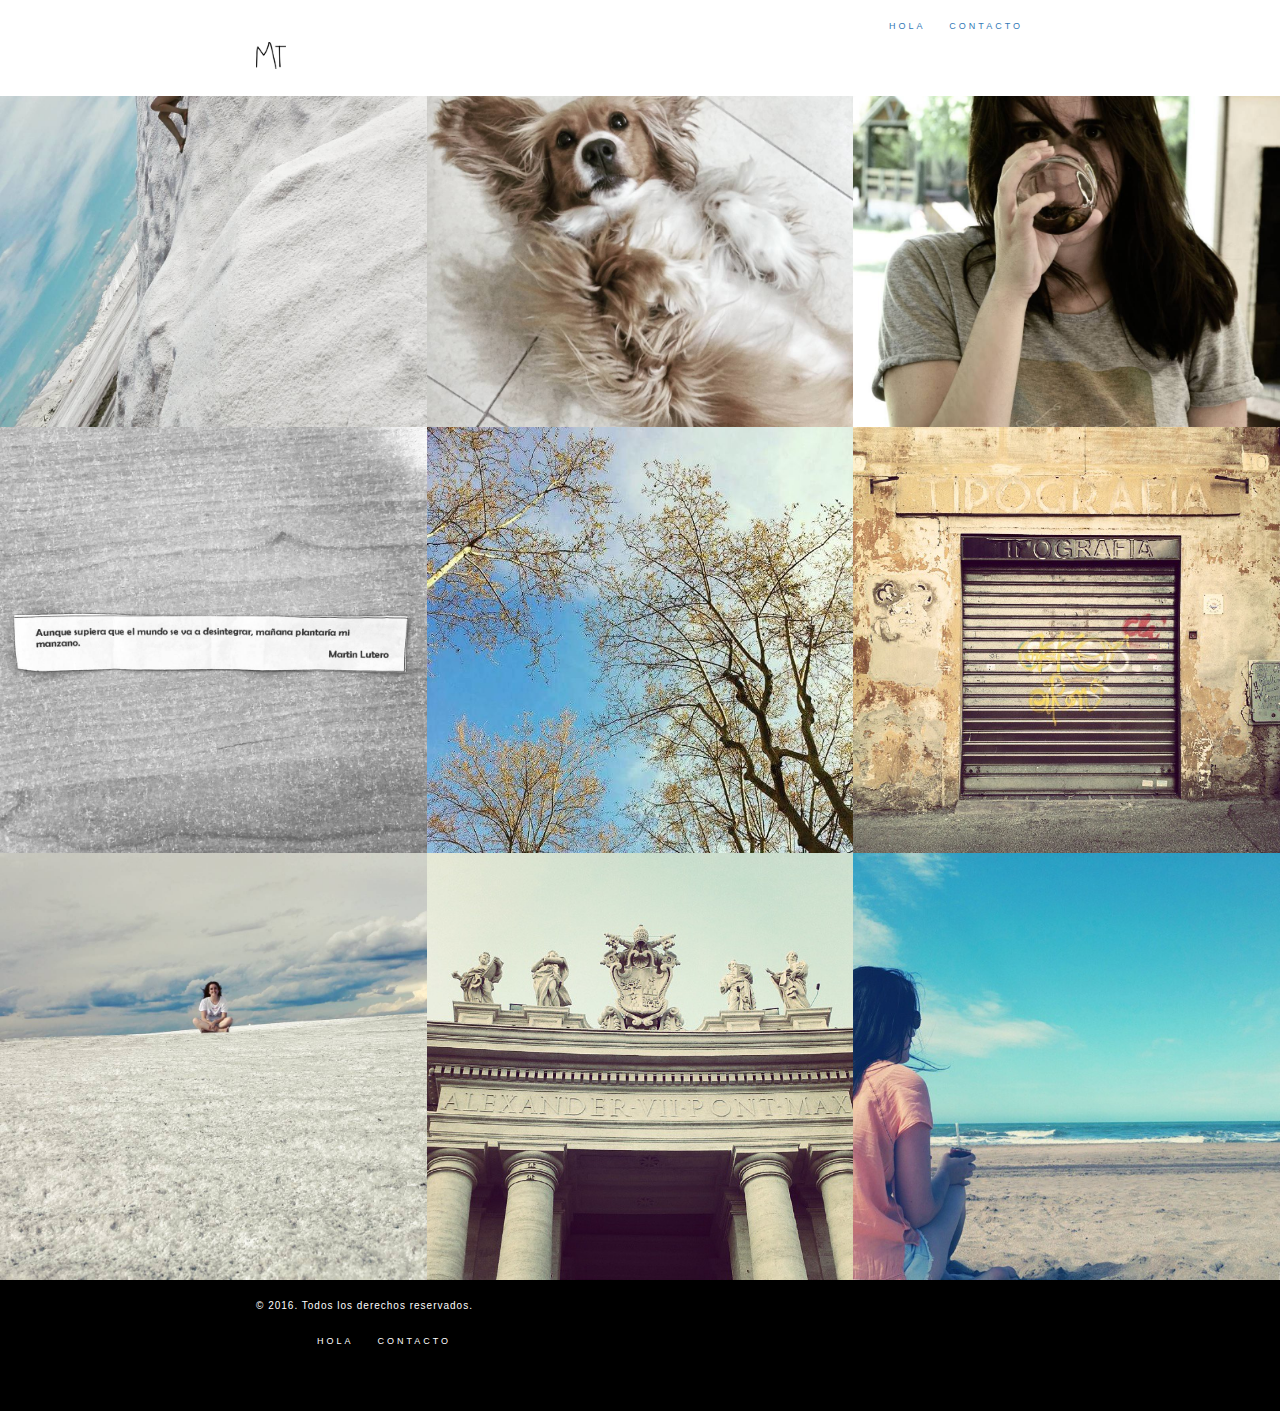
==== contacto.html @ ea135468 "1" ====
<!DOCTYPE html>
<html>
	<head>
		<meta charset="UTF-8">
		<link rel="stylesheet" type="text/css" href="css/style.css"/>
		<link rel="stylesheet" type="text/css" href="css/bootstrap.css"/>
		<title>Melisa Tardivo</title>
	</head>
	
	<body>

		<header id="header">
			<h1><a href="#"><img src="images/logo.jpg"/></a></h1>
			<nav class="navbar">
				<ul>	
					<li><a href="#">HOLA</a></li>
					<li><a href="#">CONTACTO</a></li>
				</ul>
			</nav>
		</header>


	<main>
		<img src="images/01.jpg" alt="">
		<img src="images/02.jpg" alt="">
		<img src="images/03.jpg" alt="">
		<img src="images/04.jpg" alt="">
		<img src="images/05.jpg" alt="">
		<img src="images/06.jpg" alt="">
		<img src="images/07.jpg" alt="">
		<img src="images/08.jpg" alt="">
		<img src="images/09.jpg" alt="">

	</main>

			<footer>
				<p>© 2016. Todos los derechos reservados.</p>
				<nav class="navbar">
					<ul>
						<li><a href="#">HOLA</a></li>
						<li><a href="#">CONTACTO</a></li>
					</ul>
			</footer>

	</body>
</html>
---- css/style.css ----
* {
	box-sizing: border-box;
}


/* header */

#header img{
	width: 30px
}

#header{
	display: flex;
	align-items:center;
	background-color: #FFF;
	padding-left: 20%;
	padding-right: 20%;
	padding-bottom: 1%;
	padding-top: 1%;
	width: 100%;
	position: fixed;
}

.navbar li {
	display: inline-block;
	position: relative;
	padding-left: 20px;
	text-transform: uppercase;
	font-size: 9px;
	letter-spacing: 3px;
}

.navbar{
	margin-left: auto;
}
/* footer */

footer{
	display: flex;
	align-items:center;
	background-color: #000;
	color: #FFF;
	padding-left: 20%;
	padding-right: 20%;
	padding-bottom: 1%;
	padding-top: 1%;
	width: 100%
}

footer a{
	color: white
}

/* main */

main{
	overflow: hidden;
	clear: both;
}

main img {
	width: 33.333333%;
	margin: 0px;
	padding: 0px;
	float: left;
}

@media all and (max-width: 900px) {
	main img {
		width: 50%;
	}
} 

@media all and (max-width: 500px) {
	main img {
		width: 100%;
	}
}

/* texto */

h1 {
	position: relative;
	display: inline-block;
}

h1 img {
	width: 20px
}

body{
	font-family: "roboto", sans-serif;
	margin:0px;
	width: 100%
}

a {
	text-decoration: none;
	color: black;
	}

a:hover {
	color: #E7E7E7;
}

ul {
	margin: 0
}

p{
	font-size:10px;
	letter-spacing: 1px;
	line-height: 25px;
	font-weight: lighter;
}

h2 {
	font-size: 30px;
	letter-spacing: 1px;
	margin-top: 10px;
	margin-bottom: 10px
}

h4 {
	text-transform: uppercase;
	font-size: 10px;
	letter-spacing: 1px
}
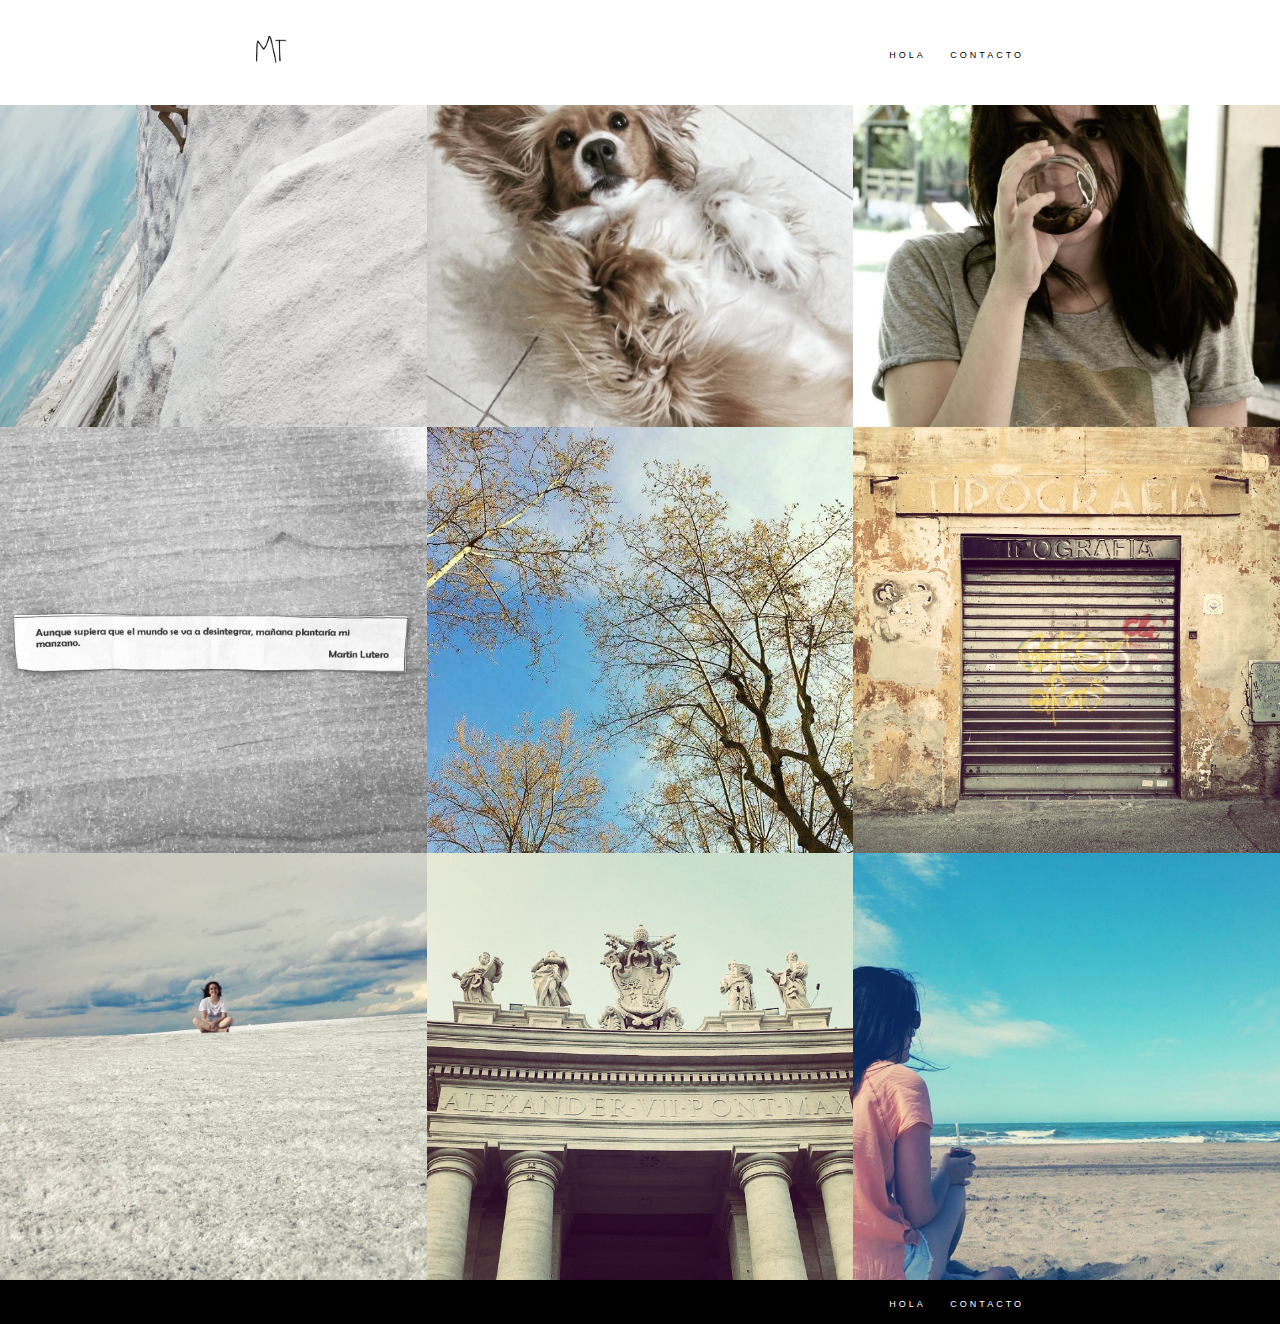
==== commit bbe3b3dd: "1" ====
--- a/contacto.html
+++ b/contacto.html
@@ -3,7 +3,6 @@
 	<head>
 		<meta charset="UTF-8">
 		<link rel="stylesheet" type="text/css" href="css/style.css"/>
-		<link rel="stylesheet" type="text/css" href="css/bootstrap.css"/>
 		<title>Melisa Tardivo</title>
 	</head>
 	
@@ -34,7 +33,6 @@
 	</main>
 
 			<footer>
-				<p>© 2016. Todos los derechos reservados.</p>
 				<nav class="navbar">
 					<ul>
 						<li><a href="#">HOLA</a></li>
